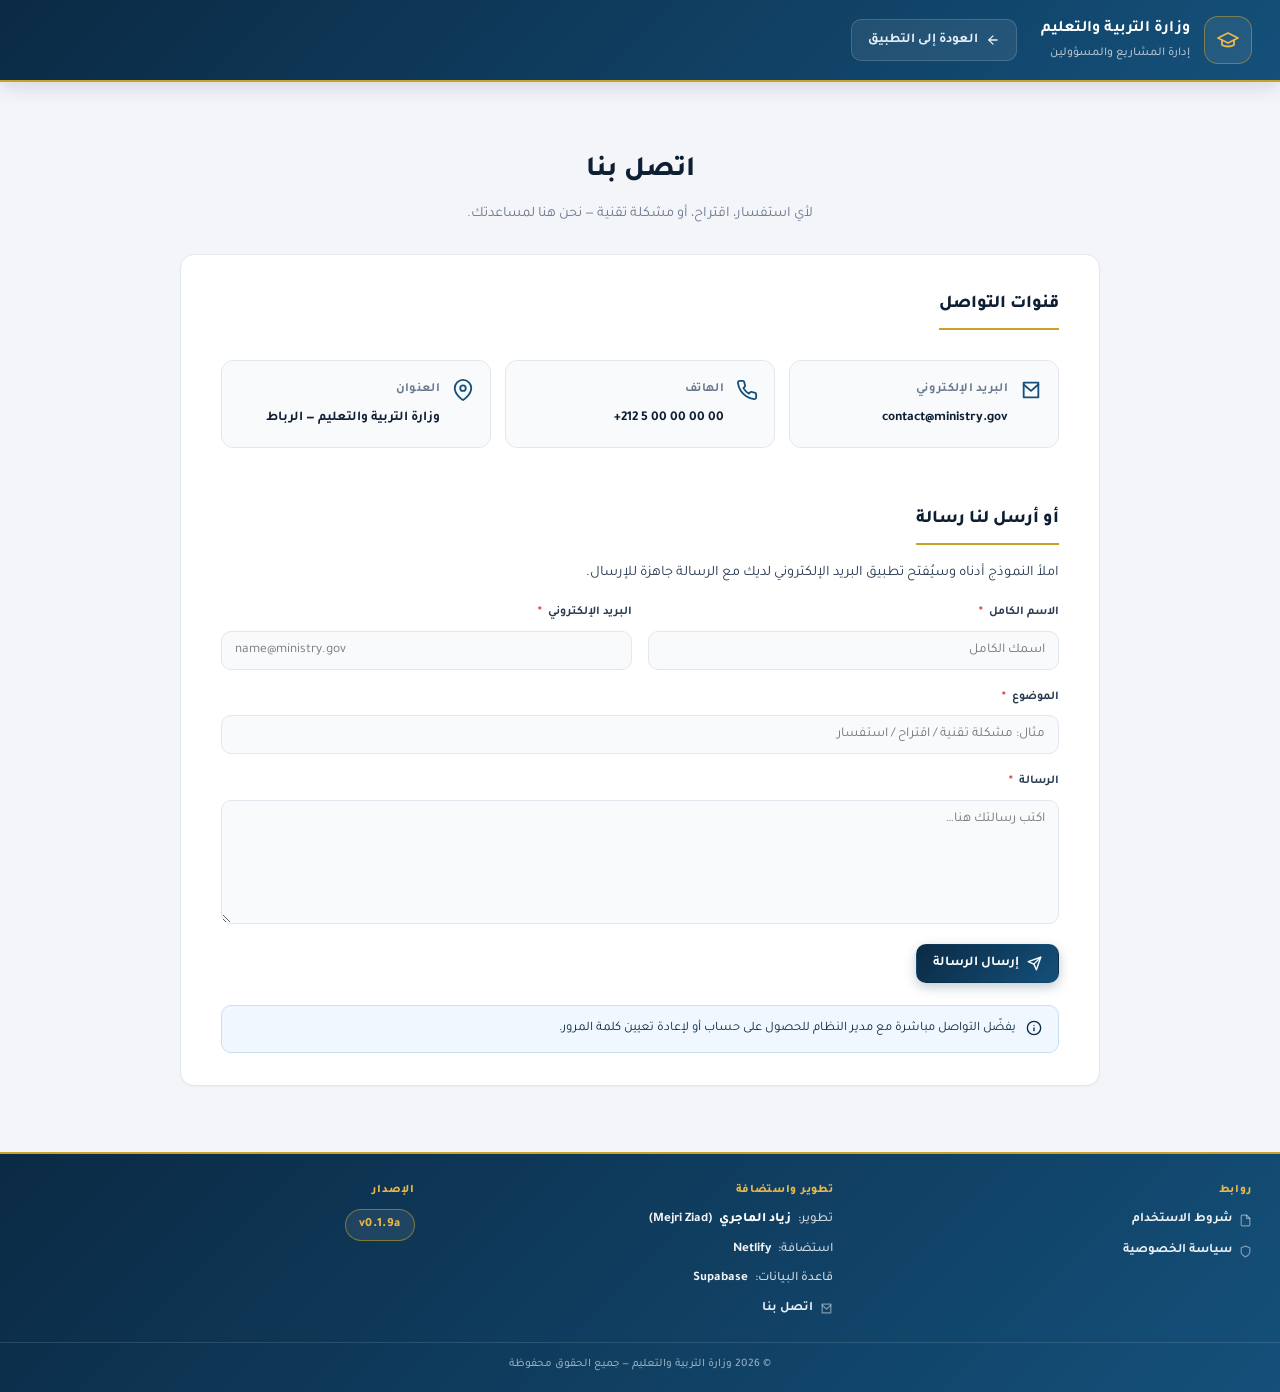
==== contact.html @ 5a440e7c "Add files via upload" ====
<!DOCTYPE html>
<html lang="ar" dir="rtl">
<head>
  <meta charset="UTF-8">
  <meta name="viewport" content="width=device-width, initial-scale=1">
  <title>اتصل بنا — وزارة التربية والتعليم</title>
  <link rel="preconnect" href="https://fonts.googleapis.com">
  <link rel="preconnect" href="https://fonts.gstatic.com" crossorigin>
  <link href="https://fonts.googleapis.com/css2?family=Tajawal:wght@400;500;700;800&display=swap" rel="stylesheet">
  <link rel="stylesheet" href="main.css">
  <link rel="icon" type="image/png" sizes="192x192" href="assets/icons/icon-192.png">
  <meta name="theme-color" content="#0B2A44">
  <meta name="robots" content="noindex, nofollow">
  <meta name="description" content="اتصل بنا — بوابة إدارة المشاريع والمسؤولين، وزارة التربية والتعليم">
  <style>
    .legal-wrap{max-width:920px;margin:0 auto;padding:24px 0}
    .page-hero{text-align:center;padding:20px 0 26px}
    .page-hero h1{font-size:28px;font-weight:800;color:var(--ink);margin-bottom:8px}
    .page-hero p{color:var(--muted);font-size:14.5px;max-width:640px;margin:0 auto;line-height:1.85}
    .legal-content{padding:32px 40px;line-height:1.95;font-size:14.5px;color:var(--ink-2)}
    .legal-content h2{font-size:18px;font-weight:800;color:var(--ink);margin:26px 0 14px;padding-bottom:6px;border-bottom:2px solid var(--gold);display:inline-block}
    .legal-content h2:first-of-type{margin-top:0}
    .legal-content p{margin:0 0 14px}
    .legal-content strong{color:var(--ink);font-weight:700}

    .contact-grid{display:grid;grid-template-columns:repeat(auto-fit,minmax(240px,1fr));gap:14px;margin:16px 0 28px}
    .contact-item{display:flex;align-items:flex-start;gap:12px;padding:16px;background:#F8FAFC;border:1px solid var(--line);border-radius:12px;text-decoration:none;color:inherit;transition:all .15s ease}
    .contact-item:hover{background:#fff;border-color:var(--primary-2);box-shadow:0 4px 12px rgba(20,80,122,.1);transform:translateY(-1px)}
    .contact-item svg{flex-shrink:0;color:var(--primary-2);margin-top:2px}
    .contact-item div{display:flex;flex-direction:column;gap:3px;min-width:0}
    .contact-item strong{font-size:12.5px;color:var(--muted);font-weight:700;letter-spacing:.3px}
    .contact-item span{font-size:13.5px;color:var(--ink);word-break:break-word;font-weight:600}

    .contact-form{margin-top:8px;display:flex;flex-direction:column;gap:16px}
    .contact-form .form-grid{display:grid;grid-template-columns:1fr 1fr;gap:16px}
    @media(max-width:600px){.contact-form .form-grid{grid-template-columns:1fr}}
    .contact-form .field.full{grid-column:1/-1}
    .contact-form .btn{align-self:flex-start;margin-top:4px}

    .contact-note{background:#F0F7FF;border:1px solid #C9DFF0;border-radius:10px;padding:12px 16px;margin-top:22px;font-size:13px;color:var(--primary);display:flex;gap:10px;align-items:flex-start;line-height:1.7}
    .contact-note svg{flex-shrink:0;margin-top:2px}

    @media(max-width:640px){
      .legal-wrap{padding:14px 0}
      .legal-content{padding:22px 20px;font-size:14px}
      .page-hero{padding:12px 0 20px}
      .page-hero h1{font-size:22px}
      .page-hero p{font-size:13.5px}
      .legal-content h2{font-size:16px}
    }
  </style>
</head>
<body>

  <header class="topbar">
    <div class="topbar-inner">
      <div class="brand">
        <div class="brand-mark">
          <svg width="24" height="24" viewBox="0 0 24 24" fill="none" stroke="currentColor" stroke-width="1.8" stroke-linecap="round" stroke-linejoin="round">
            <path d="M22 10L12 5 2 10l10 5 10-5z"/>
            <path d="M6 12v5c3 2 9 2 12 0v-5"/>
          </svg>
        </div>
        <div class="brand-text">
          <h1>وزارة التربية والتعليم</h1>
          <p>إدارة المشاريع والمسؤولين</p>
        </div>
      </div>
      <div class="topbar-actions">
        <a class="btn btn-light" href="index.html">
          <svg width="14" height="14" viewBox="0 0 24 24" fill="none" stroke="currentColor" stroke-width="2.2" stroke-linecap="round" stroke-linejoin="round"><line x1="19" y1="12" x2="5" y2="12"/><polyline points="12 19 5 12 12 5"/></svg>
          العودة إلى التطبيق
        </a>
      </div>
    </div>
  </header>

  <main>
    <div class="legal-wrap">
      <div class="page-hero">
        <h1>اتصل بنا</h1>
        <p>لأي استفسار، اقتراح، أو مشكلة تقنية — نحن هنا لمساعدتك.</p>
      </div>

      <div class="card legal-content">

        <h2>قنوات التواصل</h2>
        <div class="contact-grid">
          <a href="mailto:contact@ministry.gov" class="contact-item">
            <svg width="22" height="22" viewBox="0 0 24 24" fill="none" stroke="currentColor" stroke-width="2" stroke-linecap="round" stroke-linejoin="round">
              <path d="M4 4h16v16H4z"/><polyline points="4 6 12 13 20 6"/>
            </svg>
            <div>
              <strong>البريد الإلكتروني</strong>
              <span dir="ltr">contact@ministry.gov</span>
            </div>
          </a>

          <a href="tel:+212500000000" class="contact-item">
            <svg width="22" height="22" viewBox="0 0 24 24" fill="none" stroke="currentColor" stroke-width="2" stroke-linecap="round" stroke-linejoin="round">
              <path d="M22 16.92v3a2 2 0 01-2.18 2 19.79 19.79 0 01-8.63-3.07 19.5 19.5 0 01-6-6 19.79 19.79 0 01-3.07-8.67A2 2 0 014.11 2h3a2 2 0 012 1.72 12.84 12.84 0 00.7 2.81 2 2 0 01-.45 2.11L8.09 9.91a16 16 0 006 6l1.27-1.27a2 2 0 012.11-.45 12.84 12.84 0 002.81.7A2 2 0 0122 16.92z"/>
            </svg>
            <div>
              <strong>الهاتف</strong>
              <span dir="ltr">+212 5 00 00 00 00</span>
            </div>
          </a>

          <div class="contact-item">
            <svg width="22" height="22" viewBox="0 0 24 24" fill="none" stroke="currentColor" stroke-width="2" stroke-linecap="round" stroke-linejoin="round">
              <path d="M21 10c0 7-9 13-9 13s-9-6-9-13a9 9 0 0118 0z"/><circle cx="12" cy="10" r="3"/>
            </svg>
            <div>
              <strong>العنوان</strong>
              <span>وزارة التربية والتعليم — الرباط</span>
            </div>
          </div>
        </div>

        <h2>أو أرسل لنا رسالة</h2>
        <p>املأ النموذج أدناه وسيُفتح تطبيق البريد الإلكتروني لديك مع الرسالة جاهزة للإرسال.</p>

        <form class="contact-form" id="contactForm">
          <div class="form-grid">
            <div class="field">
              <label for="cName">الاسم الكامل <span class="req">*</span></label>
              <input type="text" id="cName" required maxlength="80" placeholder="اسمك الكامل" autocomplete="name">
            </div>
            <div class="field">
              <label for="cEmail">البريد الإلكتروني <span class="req">*</span></label>
              <input type="email" id="cEmail" required maxlength="120" placeholder="name@ministry.gov" dir="ltr" autocomplete="email">
            </div>
            <div class="field full">
              <label for="cSubject">الموضوع <span class="req">*</span></label>
              <input type="text" id="cSubject" required maxlength="140" placeholder="مثال: مشكلة تقنية / اقتراح / استفسار">
            </div>
            <div class="field full">
              <label for="cMessage">الرسالة <span class="req">*</span></label>
              <textarea id="cMessage" rows="6" required maxlength="2000" placeholder="اكتب رسالتك هنا…"></textarea>
            </div>
          </div>
          <button type="submit" class="btn btn-primary">
            <svg width="15" height="15" viewBox="0 0 24 24" fill="none" stroke="currentColor" stroke-width="2.2" stroke-linecap="round" stroke-linejoin="round">
              <line x1="22" y1="2" x2="11" y2="13"/>
              <polygon points="22 2 15 22 11 13 2 9 22 2"/>
            </svg>
            إرسال الرسالة
          </button>
        </form>

        <div class="contact-note">
          <svg width="16" height="16" viewBox="0 0 24 24" fill="none" stroke="currentColor" stroke-width="2" stroke-linecap="round" stroke-linejoin="round">
            <circle cx="12" cy="12" r="10"/><line x1="12" y1="16" x2="12" y2="12"/><line x1="12" y1="8" x2="12.01" y2="8"/>
          </svg>
          <span>يفضّل التواصل مباشرة مع مدير النظام للحصول على حساب أو لإعادة تعيين كلمة المرور.</span>
        </div>

      </div>
    </div>
  </main>

  <footer class="site-footer">
    <div class="footer-inner">
      <div class="footer-col">
        <h3 class="footer-heading">روابط</h3>
        <ul class="footer-links">
          <li><svg width="13" height="13" viewBox="0 0 24 24" fill="none" stroke="currentColor" stroke-width="2.2" stroke-linecap="round" stroke-linejoin="round"><path d="M14 2H6a2 2 0 00-2 2v16a2 2 0 002 2h12a2 2 0 002-2V8z"/><polyline points="14 2 14 8 20 8"/></svg><a href="terms.html">شروط الاستخدام</a></li>
          <li><svg width="13" height="13" viewBox="0 0 24 24" fill="none" stroke="currentColor" stroke-width="2.2" stroke-linecap="round" stroke-linejoin="round"><path d="M12 22s8-4 8-10V5l-8-3-8 3v7c0 6 8 10 8 10z"/></svg><a href="privacy.html">سياسة الخصوصية</a></li>
        </ul>
      </div>
      <div class="footer-col">
        <h3 class="footer-heading">تطوير واستضافة</h3>
        <ul class="footer-links">
          <li>تطوير: <strong>زياد الماجري</strong> <span class="ltr">(Mejri Ziad)</span></li>
          <li>استضافة: <span class="ltr">Netlify</span></li>
          <li>قاعدة البيانات: <span class="ltr">Supabase</span></li>
          <li><svg width="13" height="13" viewBox="0 0 24 24" fill="none" stroke="currentColor" stroke-width="2.2" stroke-linecap="round" stroke-linejoin="round"><path d="M4 4h16v16H4z"/><polyline points="4 6 12 13 20 6"/></svg><a href="contact.html">اتصل بنا</a></li>
        </ul>
      </div>
      <div class="footer-col">
        <h3 class="footer-heading">الإصدار</h3>
        <span class="version-badge" dir="ltr">v0.1.9a</span>
      </div>
    </div>
    <div class="footer-bottom">
      © <span id="footerYear">2026</span> وزارة التربية والتعليم — جميع الحقوق محفوظة
    </div>
  </footer>

  <script>
    // Année dynamique du footer
    const y = document.getElementById('footerYear');
    if (y) y.textContent = new Date().getFullYear();

    // Formulaire de contact → mailto:
    const form = document.getElementById('contactForm');
    form.addEventListener('submit', e => {
      e.preventDefault();
      const name    = document.getElementById('cName').value.trim();
      const email   = document.getElementById('cEmail').value.trim();
      const subject = document.getElementById('cSubject').value.trim();
      const message = document.getElementById('cMessage').value.trim();

      if (!name || !email || !subject || !message) {
        alert('يرجى ملء جميع الحقول المطلوبة.');
        return;
      }

      const body = `الاسم: ${name}\r\nالبريد الإلكتروني: ${email}\r\n\r\n${message}`;
      const mailto = `mailto:contact@ministry.gov?subject=${encodeURIComponent(subject)}&body=${encodeURIComponent(body)}`;
      window.location.href = mailto;

      // Feedback visuel
      const btn = form.querySelector('button[type="submit"]');
      const original = btn.innerHTML;
      btn.disabled = true;
      btn.innerHTML = '✓ تم فتح تطبيق البريد الإلكتروني';
      setTimeout(() => { btn.disabled = false; btn.innerHTML = original; }, 3200);
    });
  </script>
</body>
</html>
---- main.css ----
/* ===================== Base ===================== */
*,*::before,*::after{box-sizing:border-box}
html,body{margin:0;padding:0}

:root{
  --bg:#F3F5F9;
  --card:#FFFFFF;
  --ink:#0F1F33;
  --ink-2:#2A3B52;
  --muted:#6B7A8F;
  --line:#E3E8F0;
  --line-2:#EEF1F6;

  --primary:#0B2A44;
  --primary-2:#14507A;

  --gold:#C9A227;
  --gold-2:#E8B84B;

  --success:#0E9F6E;
  --warning:#D97706;
  --danger:#DC2626;
  --info:#2563EB;

  --radius:14px;
  --radius-sm:10px;

  --shadow-sm:0 1px 2px rgba(15,31,51,.04);
  --shadow:0 1px 3px rgba(15,31,51,.06),0 10px 24px -8px rgba(15,31,51,.08);
  --shadow-lg:0 20px 50px -12px rgba(15,31,51,.28);
  color-scheme:light;   /* يمنع قلب عناصر التاريخ/شريط التمرير الأصلية في الوضع الداكن */
}

body{
  font-family:'Tajawal','Segoe UI',system-ui,-apple-system,sans-serif;
  background:var(--bg);
  color:var(--ink);
  font-size:14.5px;
  line-height:1.55;
  -webkit-font-smoothing:antialiased;
  text-rendering:optimizeLegibility;
}
.hidden{display:none !important}
button{font-family:inherit;cursor:pointer;border:none}
input,select,textarea{font-family:inherit;color:var(--ink)}
h1,h2,h3,h4,p{margin:0}
a{color:inherit}

/* ===================== Buttons ===================== */
.btn{
  display:inline-flex;align-items:center;gap:8px;
  padding:10px 16px;border-radius:10px;
  font-size:13.5px;font-weight:700;
  border:1px solid transparent;
  transition:all .15s ease;
  white-space:nowrap;
  text-decoration:none;
}
.btn svg{flex-shrink:0}
.btn:active{transform:translateY(0) scale(.98)}
.btn:hover{transform:translateY(-1px)}
.btn:disabled{opacity:.55;cursor:not-allowed;transform:none !important}

.btn-gold{
  background:linear-gradient(135deg,#D4A017 0%,#E8B84B 100%);
  color:#1A1305;
  box-shadow:0 4px 12px rgba(212,160,23,.35);
}
.btn-gold:hover{box-shadow:0 8px 20px rgba(212,160,23,.45)}

.btn-light{
  background:rgba(255,255,255,.08);
  color:#E8EEF6;
  border:1px solid rgba(255,255,255,.15);
}
.btn-light:hover{
  background:rgba(255,255,255,.15);
  border-color:rgba(255,255,255,.3);
}

.btn-primary{
  background:linear-gradient(135deg,#0B2A44,#14507A);
  color:#fff;
  box-shadow:0 4px 12px rgba(11,42,68,.25);
}
.btn-primary:hover{box-shadow:0 8px 20px rgba(11,42,68,.35)}

.btn-ghost{
  background:#fff;
  color:var(--ink-2);
  border:1px solid var(--line);
  box-shadow:var(--shadow-sm);
}
.btn-ghost:hover{
  border-color:#C9D3E2;
  background:#FAFBFD;
}

.btn-danger{
  background:#FEF2F2;
  color:#B91C1C;
  border:1px solid #FECACA;
}
.btn-danger:hover{background:#FEE2E2}

.btn-sm{padding:7px 12px;font-size:12.5px;border-radius:8px}
.btn-icon{padding:8px;width:36px;height:36px;justify-content:center}

/* ===================== Topbar ===================== */
.topbar{
  background:linear-gradient(135deg,#0B2A44 0%,#14507A 100%);
  border-bottom:2px solid var(--gold);
  color:#fff;
  position:sticky;top:0;z-index:50;
  box-shadow:0 4px 20px rgba(11,42,68,.15);
}
.topbar-inner{
  max-width:1400px;margin:0 auto;
  padding:16px 28px;
  display:flex;align-items:center;gap:24px;
  flex-wrap:wrap;
}
/* was: .brand{display:flex;align-items:center;gap:14px;margin-inline-end:auto} */
.brand{display:flex;align-items:center;gap:14px}
.topbar-title{
  flex:1 1 auto;
  min-width:0;
  text-align:center;
  padding:0 8px;
}
.topbar-title h2{
  font-size:15px;
  font-weight:700;
  color:var(--gold-2);
  margin:0;
  letter-spacing:.3px;
  white-space:nowrap;
  overflow:hidden;
  text-overflow:ellipsis;
}

@media(max-width:820px){
  /* Force the title onto its own full-width row so it never gets squeezed */
  .topbar-title{ flex:1 1 100%; }
  .topbar-title h2{ font-size:13.5px; letter-spacing:0; }
}
.brand-mark{
  width:48px;height:48px;border-radius:14px;
  background:rgba(255,255,255,.08);
  border:1px solid rgba(201,162,39,.5);
  display:grid;place-items:center;
  color:var(--gold-2);
  flex-shrink:0;
}
.brand-text h1{font-size:16px;font-weight:700;letter-spacing:.2px}
.brand-text p{font-size:12px;color:rgba(255,255,255,.65);margin-top:2px;font-weight:500}

.topbar-actions{display:flex;align-items:center;gap:10px;flex-wrap:wrap}
.bell-badge{
  background:var(--danger);
  color:#fff;
  font-size:11px;
  font-weight:800;
  border-radius:99px;
  padding:1px 8px;
  min-width:22px;
  text-align:center;
  line-height:1.5;
  margin-inline-start:2px;
}
.bell-badge.zero{background:#16A34A}

/* ===================== User chip ===================== */
.user-chip{
  display:flex;align-items:center;gap:10px;
  padding:6px 6px 6px 12px;
  background:rgba(255,255,255,.07);
  border:1px solid rgba(255,255,255,.15);
  border-radius:99px;
}
.user-chip .avatar{
  width:32px;height:32px;border-radius:50%;
  background:linear-gradient(135deg,#D4A017,#E8B84B);
  color:#1A1305;font-weight:800;font-size:13px;
  display:grid;place-items:center;flex-shrink:0;
}
.user-chip .user-info{display:flex;flex-direction:column;line-height:1.2;min-width:0}
.user-chip .user-info strong{font-size:12.5px;font-weight:700;color:#fff;white-space:nowrap;overflow:hidden;text-overflow:ellipsis;max-width:140px}
.user-chip .user-info span{font-size:10.5px;color:rgba(255,255,255,.65);font-weight:600}
.user-chip .btn{padding:6px 10px;font-size:12px;border-radius:99px}

body[data-role="user"] .admin-only{display:none !important}

/* ===================== Main ===================== */
main{max-width:1400px;margin:0 auto;padding:24px 28px 80px}

/* ===================== Stats ===================== */
.stats{
  display:grid;
  grid-template-columns:repeat(auto-fit,minmax(210px,1fr));
  gap:16px;
  margin-bottom:20px;
}
.stat{
  display:flex;align-items:center;gap:14px;
  background:var(--card);
  border:1px solid var(--line);
  border-radius:var(--radius);
  padding:18px 20px;
  box-shadow:var(--shadow-sm);
}
.stat-icon{
  width:48px;height:48px;
  border-radius:12px;
  display:grid;place-items:center;
  flex-shrink:0;
}
.stat-info{display:flex;flex-direction:column;min-width:0;gap:1px}
.stat-label{font-size:12.5px;color:var(--muted);font-weight:600}
.stat-value{font-size:24px;font-weight:800;line-height:1.2;color:var(--ink)}
.stat-sub{font-size:11.5px;color:var(--muted);font-weight:500}

/* ===================== Reminders panel ===================== */
.reminders{
  background:var(--card);
  border:1px solid var(--line);
  border-radius:var(--radius);
  box-shadow:var(--shadow-sm);
  padding:18px 20px;
  margin-bottom:20px;
  transition:all .2s;
}
.reminders.alert{background:#FFFCF5;border-color:#F5E0A7}
.reminders.clear{background:#F4FBF7;border-color:#C6EED8}
.reminders-head{display:flex;align-items:center;gap:10px;margin-bottom:14px}
.reminders-title{display:flex;align-items:center;gap:9px;font-weight:800;font-size:14px;color:var(--ink)}
.reminders.alert .reminders-title{color:#8A5A00}
.reminders.clear .reminders-title{color:#0E7A4B}
.reminders-count{background:#FEF3C7;color:#92400E;font-size:12px;font-weight:800;border-radius:99px;padding:2px 10px;margin-inline-start:auto}
.reminders.clear .reminders-count{display:none}
.reminders-list{display:flex;flex-direction:column;gap:8px}
.reminder-row{
  display:flex;align-items:center;gap:12px;
  background:#fff;border:1px solid var(--line-2);border-radius:var(--radius-sm);
  padding:11px 14px;font-size:13.5px;transition:background .15s;
}
.reminder-row:hover{background:#FAFBFD}
.reminder-row.overdue{border-inline-start:3px solid var(--danger)}
.reminder-row.soon{border-inline-start:3px solid var(--warning)}
.reminder-name{font-weight:700;color:var(--ink);flex-shrink:0}
.reminder-meta{color:var(--muted);font-size:12.5px;flex:1;min-width:0;overflow:hidden;text-overflow:ellipsis;white-space:nowrap}
.reminder-tag{font-size:12.5px;font-weight:800;white-space:nowrap}
.reminder-row.overdue .reminder-tag{color:var(--danger)}
.reminder-row.soon .reminder-tag{color:var(--warning)}
.reminder-row.stale{border-inline-start:3px solid var(--info)}
.reminder-row.stale .reminder-tag{color:var(--info)}
.all-clear{display:flex;align-items:center;gap:12px;color:#0E7A4B;font-weight:600;font-size:13.5px;padding:4px 0}
/* Reminder sub-sections (two kinds) */
.reminder-section + .reminder-section{margin-top:16px}
.reminder-section-head{
  display:flex;align-items:center;gap:8px;
  font-size:12.5px;font-weight:800;color:var(--ink-2);
  margin-bottom:8px;padding-bottom:6px;
  border-bottom:1px dashed var(--line);
}
.reminder-section-head svg{color:var(--muted);flex-shrink:0}
.reminder-section-count{
  background:#F1F5F9;color:var(--ink-2);
  font-size:11px;font-weight:800;
  border-radius:99px;padding:1px 8px;
  margin-inline-start:auto;
}

/* ===================== Card / Table ===================== */
.card{background:var(--card);border:1px solid var(--line);border-radius:var(--radius);box-shadow:var(--shadow-sm);overflow:hidden}
.toolbar{display:flex;align-items:center;gap:10px;padding:16px 20px;border-bottom:1px solid var(--line-2);flex-wrap:wrap}

.search{position:relative;flex:1 1 280px;min-width:220px}
.search svg{position:absolute;top:50%;right:13px;transform:translateY(-50%);color:var(--muted);pointer-events:none}
.search input{
  width:100%;padding:10px 40px 10px 12px;background:#F8FAFC;border:1px solid var(--line);
  border-radius:10px;font-size:13.5px;outline:none;transition:all .15s;
}
.search input:focus{background:#fff;border-color:var(--primary-2);box-shadow:0 0 0 3px rgba(20,80,122,.12)}
.search input::placeholder{color:#9AA7B8}

select.filter{
  appearance:none;-webkit-appearance:none;
  padding:9px 32px 9px 12px;
  background:#F8FAFC url("data:image/svg+xml;utf8,<svg xmlns='http://www.w3.org/2000/svg' width='12' height='12' viewBox='0 0 24 24' fill='none' stroke='%236B7A8F' stroke-width='2.5' stroke-linecap='round' stroke-linejoin='round'><polyline points='6 9 12 15 18 9'/></svg>") no-repeat left 11px center;
  border:1px solid var(--line);border-radius:10px;font-size:13px;font-weight:600;color:var(--ink-2);
  cursor:pointer;outline:none;max-width:210px;transition:all .15s;
}
select.filter:hover{background-color:#fff;border-color:#C9D3E2}
select.filter:focus{border-color:var(--primary-2);background-color:#fff;box-shadow:0 0 0 3px rgba(20,80,122,.12)}

.toolbar-end{margin-inline-start:auto;display:flex;gap:8px;flex-wrap:wrap}

/* ===================== Table ===================== */
.table-wrap{overflow-x:auto}
table{width:100%;border-collapse:collapse;min-width:2200px}
thead th{
  text-align:right;font-size:11.5px;letter-spacing:.3px;color:var(--muted);font-weight:700;
  text-transform:uppercase;padding:12px 18px;background:#F8FAFC;border-bottom:1px solid var(--line);
  white-space:nowrap;position:sticky;top:0;z-index:2;
}
tbody td{padding:16px 18px;border-bottom:1px solid var(--line-2);vertical-align:top;font-size:13.5px;color:var(--ink-2)}
tbody tr:last-child td{border-bottom:none}
tbody tr{transition:background .12s}
tbody tr:hover{background:#FAFBFD}

.p-name{font-weight:700;color:var(--ink);font-size:14px;margin-bottom:2px}
.p-name-btn{
  background:none;padding:0;border:none;font:inherit;font-weight:700;color:var(--ink);
  cursor:pointer;text-align:right;border-bottom:1px dashed transparent;
  transition:color .15s, border-color .15s;
}
.p-name-btn:hover{color:var(--primary-2);border-bottom-color:currentColor}
.p-meta{font-size:12px;color:var(--muted);max-width:280px;overflow:hidden;text-overflow:ellipsis;white-space:nowrap}
.cell-sub{font-size:12px;color:var(--muted);margin-top:2px}

.period{font-size:12.5px;color:var(--ink-2);white-space:nowrap;font-weight:500}
.period .arrow{color:var(--muted);margin:0 4px}

/* ===================== Badges ===================== */
.badge{
  display:inline-flex;align-items:center;padding:3px 10px;border-radius:99px;
  font-size:11.5px;font-weight:800;white-space:nowrap;letter-spacing:.2px;
}
.badge.planned{background:#EEF2FF;color:#4338CA}
.badge.active{background:#DCFCE7;color:#15803D}
.badge.onhold{background:#FEF3C7;color:#B45309}
.badge.completed{background:#DBEAFE;color:#1D4ED8}
.badge.cancelled{background:#F1F5F9;color:#64748B}
.badge.critical{background:#FEE2E2;color:#B91C1C}
.badge.high{background:#FFEDD5;color:#C2410C}
.badge.medium{background:#FEF9C3;color:#A16207}
.badge.low{background:#ECFDF5;color:#047857}

/* ===================== Progress ===================== */
.prog{width:110px}
.prog-bar{height:7px;background:#EDF1F6;border-radius:99px;overflow:hidden}
.prog-fill{height:100%;border-radius:99px;background:linear-gradient(90deg,#14507A,#3B8BC9);transition:width .4s ease}
.prog.done .prog-fill{background:linear-gradient(90deg,#0E9F6E,#22C55E)}
.prog-txt{font-size:11.5px;color:var(--muted);margin-top:5px;font-weight:700}

.rem{font-size:12.5px;font-weight:700;line-height:1.4;display:inline-block}
.rem.overdue{color:var(--danger)}
.rem.soon{color:var(--warning)}
.rem.ok{color:var(--muted);font-weight:500}
.rem.stale{color:var(--info)}

/* ===================== Actions ===================== */
.actions{text-align:left;white-space:nowrap}
.icon-btn{
  display:inline-grid;place-items:center;
  width:32px;height:32px;background:transparent;color:var(--muted);
  border-radius:8px;border:1px solid transparent;transition:all .15s;
  margin-inline-start:2px;position:relative;
}
.icon-btn:hover{background:#F1F5F9;color:var(--ink-2);border-color:var(--line)}
.icon-btn.del:hover{background:#FEF2F2;color:#B91C1C;border-color:#FECACA}
.icon-btn.prog-edit:hover{background:#EFF6FC;color:var(--primary-2);border-color:#C9DFF0}
.icon-btn.visits-btn:hover{background:#F0F7FF;color:var(--primary-2);border-color:#C9DFF0}
.icon-btn .badge-count{
  position:absolute;top:-3px;right:-3px;
  background:#DC2626;color:#fff;font-size:10px;font-weight:800;
  min-width:16px;height:16px;border-radius:8px;
  display:grid;place-items:center;padding:0 4px;
  border:1.5px solid #fff;line-height:1;
}

/* ===================== Empty state ===================== */
.empty{padding:64px 24px;text-align:center;color:var(--muted)}
.empty-icon{
  width:64px;height:64px;margin:0 auto 14px;border-radius:50%;
  background:#F1F5F9;display:grid;place-items:center;color:#9AA7B8;
}
.empty-title{font-size:15px;font-weight:700;color:var(--ink);margin-bottom:6px}
.empty-text{font-size:13px;color:var(--muted)}

/* ===================== Modal ===================== */
.backdrop{
  position:fixed;inset:0;background:rgba(11,42,68,.45);backdrop-filter:blur(4px);
  display:none;place-items:center;padding:20px;z-index:100;overflow:auto;
}
.backdrop.open{display:grid}

.modal{
  background:#fff;border-radius:18px;width:min(720px,100%);
  box-shadow:var(--shadow-lg);max-height:calc(100vh - 40px);
  display:flex;flex-direction:column;
  overflow:hidden;            /* ← يمنع تجاوز المحتوى للصندوق الأبيض */
  animation:modalIn .2s cubic-bezier(.2,.9,.3,1.1);
}
/* الفورم داخل المودال يصبح حاوية flex قابلة للانضغاط */
.modal > form{
  display:flex;flex-direction:column;
  flex:1 1 auto;min-height:0;overflow:hidden;
}
.modal-head,.modal-foot{flex-shrink:0}
@keyframes modalIn{
  from{opacity:0;transform:translateY(16px) scale(.98)}
  to{opacity:1;transform:none}
}

.modal-head{
  padding:20px 24px;border-bottom:1px solid var(--line-2);
  display:flex;align-items:center;justify-content:space-between;gap:12px;
}
.modal-head h2{font-size:17px;font-weight:800}
.close-btn{
  width:36px;height:36px;border-radius:9px;background:transparent;color:var(--muted);
  display:grid;place-items:center;transition:all .15s;
}
.close-btn:hover{background:#F1F5F9;color:var(--ink)}

.modal-body{padding:22px 24px;overflow:auto;min-height:0;flex:1 1 auto}

.form-grid{display:grid;grid-template-columns:1fr 1fr;gap:16px}
@media(max-width:600px){.form-grid{grid-template-columns:1fr}}

.field{display:flex;flex-direction:column;gap:6px;min-width:0}
.field.full{grid-column:1/-1}
.field label{font-size:12px;font-weight:700;color:var(--ink-2)}
.field label .req{color:var(--danger);margin-inline-start:3px}
.field input,
.field select,
.field textarea{
  padding:10px 13px;border:1px solid var(--line);border-radius:10px;
  background:#F8FAFC;font-size:13.5px;outline:none;width:100%;transition:all .15s;
}
.field input:focus,
.field select:focus,
.field textarea:focus{
  background:#fff;border-color:var(--primary-2);box-shadow:0 0 0 3px rgba(20,80,122,.12);
}
.field textarea{resize:vertical;min-height:70px}
.field select{
  appearance:none;-webkit-appearance:none;padding-inline-end:32px;
  background-image:url("data:image/svg+xml;utf8,<svg xmlns='http://www.w3.org/2000/svg' width='12' height='12' viewBox='0 0 24 24' fill='none' stroke='%236B7A8F' stroke-width='2.5' stroke-linecap='round' stroke-linejoin='round'><polyline points='6 9 12 15 18 9'/></svg>");
  background-repeat:no-repeat;background-position:left 12px center;cursor:pointer;
}
.field .err{font-size:11.5px;color:var(--danger);font-weight:700;display:none}
.field.invalid input,
.field.invalid select{border-color:var(--danger);background:#FEF2F2}
.field.invalid .err{display:block}

.range-row{display:flex;align-items:center;gap:14px}
.range-row input[type=range]{flex:1;padding:0;background:transparent;border:none;accent-color:var(--primary-2);height:6px}
.range-val{
  min-width:52px;text-align:center;font-weight:800;font-size:13.5px;
  color:var(--primary-2);background:#EFF6FC;border-radius:8px;padding:5px 10px;
}

.modal-foot{
  padding:16px 24px;border-top:1px solid var(--line-2);
  display:flex;justify-content:flex-end;gap:10px;background:#FAFBFD;
  border-radius:0 0 18px 18px;flex-wrap:wrap;
}

.pm-project{
  background:#F8FAFC;border:1px solid var(--line);border-radius:10px;
  padding:12px 14px;margin-bottom:16px;
}

/* ===================== Visits ===================== */
#visitsModal{z-index:110}
#newVisitModal{z-index:120}

.visits-timeline{display:flex;flex-direction:column;gap:10px}

.visit-card{
  background:#fff;border:1px solid var(--line);border-radius:12px;padding:14px 16px;
  box-shadow:var(--shadow-sm);
}
.visit-head{display:flex;align-items:center;gap:10px;margin-bottom:8px;flex-wrap:wrap}
.visit-avatar{
  width:34px;height:34px;border-radius:50%;
  background:linear-gradient(135deg,#14507A,#3B8BC9);color:#fff;
  display:grid;place-items:center;font-weight:800;font-size:13px;flex-shrink:0;
}
.visit-meta{display:flex;flex-direction:column;min-width:0;flex:1}
.visit-meta strong{font-size:13.5px;font-weight:700;color:var(--ink)}
.visit-meta span{font-size:11.5px;color:var(--muted);font-weight:600}
.visit-head .icon-btn{margin-inline-start:auto}

.visit-loc{
  font-size:12.5px;color:var(--info);text-decoration:none;font-weight:600;
  display:inline-flex;align-items:center;gap:5px;margin-top:6px;
  background:#EFF6FC;padding:5px 10px;border-radius:8px;
}
.visit-loc:hover{background:#DBEAFE;text-decoration:underline}
.visit-loc.missing{color:var(--muted);background:#F1F5F9}

.visit-notes{
  font-size:13px;color:var(--ink-2);line-height:1.7;margin-top:10px;
  white-space:pre-wrap;background:#FAFBFD;border-radius:8px;padding:10px 12px;
  border:1px solid var(--line-2);
}

.photo-grid{
  display:grid;grid-template-columns:repeat(auto-fill,minmax(90px,1fr));
  gap:8px;margin-top:10px;
}
.photo-thumb{
  aspect-ratio:1;border-radius:8px;overflow:hidden;
  cursor:pointer;background:#F1F5F9;border:1px solid var(--line);
  transition:transform .15s, box-shadow .15s;display:block;
}
.photo-thumb:hover{transform:scale(1.03);box-shadow:0 4px 12px rgba(11,42,68,.15)}
.photo-thumb img{width:100%;height:100%;object-fit:cover;display:block}

.photo-thumb-wrap{position:relative;aspect-ratio:1}
.photo-thumb-wrap .photo-thumb{width:100%;height:100%;cursor:default}
.photo-thumb-wrap .photo-thumb:hover{transform:none;box-shadow:none}
.photo-remove{
  position:absolute;top:-4px;right:-4px;
  width:22px;height:22px;border-radius:50%;
  background:#DC2626;color:#fff;font-size:15px;font-weight:800;
  display:grid;place-items:center;border:2px solid #fff;
  cursor:pointer;line-height:1;padding:0;
}
.photo-remove:hover{background:#B91C1C}

.visit-empty{
  text-align:center;padding:32px 16px;color:var(--muted);font-size:13px;
  background:#F8FAFC;border-radius:12px;border:1px dashed var(--line);
}
.visit-empty svg{display:block;margin:0 auto 10px;color:#9AA7B8}

.new-visit-cta{
  display:flex;align-items:center;justify-content:space-between;gap:12px;
  background:linear-gradient(135deg,#F0F7FF,#E6F1FA);border:1px solid #C9DFF0;
  border-radius:12px;padding:12px 16px;margin-bottom:16px;flex-wrap:wrap;
}
.new-visit-cta .cta-text{font-size:13px;font-weight:600;color:var(--ink-2)}

.location-box{
  background:#F8FAFC;border:1px solid var(--line);border-radius:10px;
  padding:10px 12px;font-size:13px;display:flex;align-items:center;gap:8px;
  min-height:42px;flex-wrap:wrap;
}
.location-box.ok{border-color:#C6EED8;background:#F4FBF7;color:#0E7A4B;font-weight:700}
.location-box.err{border-color:#FECACA;background:#FEF2F2;color:#B91C1C;font-weight:700}
.location-box.pending{color:var(--muted)}
.location-box a{
  margin-inline-start:auto;font-size:11.5px;color:inherit;text-decoration:underline;font-weight:600;
}

.photo-processing{
  display:inline-flex;align-items:center;gap:6px;font-size:12px;color:var(--muted);
  padding:8px 12px;background:#F8FAFC;border-radius:8px;border:1px solid var(--line);
}

/* Lightbox */
.lightbox{
  position:fixed;inset:0;background:rgba(0,0,0,.92);
  display:none;place-items:center;z-index:700;padding:24px;
}
.lightbox.open{display:grid}
.lightbox img{max-width:100%;max-height:90vh;border-radius:8px;box-shadow:0 20px 60px rgba(0,0,0,.6)}
.lightbox-close{
  position:absolute;top:16px;right:16px;width:44px;height:44px;border-radius:50%;
  background:rgba(255,255,255,.15);color:#fff;display:grid;place-items:center;
  cursor:pointer;border:none;transition:background .15s;font-size:20px;font-weight:700;
}
.lightbox-close:hover{background:rgba(255,255,255,.25)}
.lightbox-download{
  position:absolute;bottom:20px;right:20px;
  background:rgba(255,255,255,.15);color:#fff;
  padding:10px 16px;border-radius:10px;text-decoration:none;
  display:inline-flex;align-items:center;gap:8px;font-weight:700;font-size:13px;
  transition:background .15s;
}
.lightbox-download:hover{background:rgba(255,255,255,.25)}

/* ===================== Users modal ===================== */
.user-row{
  display:flex;align-items:center;gap:12px;
  padding:10px 12px;border:1px solid var(--line-2);border-radius:10px;background:#fff;
}
.user-row + .user-row{margin-top:8px}
.u-avatar{
  width:36px;height:36px;border-radius:50%;
  background:linear-gradient(135deg,#14507A,#3B8BC9);color:#fff;
  display:grid;place-items:center;font-weight:800;font-size:14px;flex-shrink:0;
}
.u-main{display:flex;flex-direction:column;min-width:0;flex:1}
.u-main strong{font-size:13.5px;font-weight:700;color:var(--ink);white-space:nowrap;overflow:hidden;text-overflow:ellipsis}
.u-main span{font-size:12px;color:var(--muted);direction:ltr;text-align:right;white-space:nowrap;overflow:hidden;text-overflow:ellipsis}
.user-row select{max-width:120px}
.user-row .icon-btn:disabled, .user-row select:disabled{opacity:.4;cursor:not-allowed}
.muted-note{font-size:12.5px;color:var(--muted);margin-bottom:14px;line-height:1.7}

/* ===================== Toasts ===================== */
.toasts{
  position:fixed;bottom:22px;left:22px;display:flex;flex-direction:column;gap:10px;
  z-index:600;pointer-events:none;
}
.toast{
  background:#0F1F33;color:#fff;padding:12px 16px;border-radius:11px;
  font-size:13.5px;font-weight:600;box-shadow:0 14px 34px -8px rgba(15,31,51,.4);
  display:flex;align-items:center;gap:10px;max-width:380px;
  animation:toastIn .22s ease;pointer-events:auto;
}
.toast.ok{background:#0E7A4B}
.toast.bad{background:#B91C1C}
.toast.info{background:#1D4ED8}
@keyframes toastIn{from{opacity:0;transform:translateY(10px)}to{opacity:1;transform:none}}
#confirmModal{z-index:200}
/* ===================== Sync badge ===================== */
.sync-badge{
  display:inline-flex;align-items:center;gap:5px;
  padding:5px 11px;border-radius:99px;
  font-size:11.5px;font-weight:700;
  border:1px solid transparent;
  white-space:nowrap;
  transition:background .2s, color .2s;
}
.sync-badge.synced  { background:#0E7A4B;               color:#fff;        border-color:#0E7A4B; }
.sync-badge.pending { background:#B45309;               color:#fff;        border-color:#B45309; }
.sync-badge.syncing { background:#1D4ED8;               color:#fff;        border-color:#1D4ED8; }
.sync-badge.offline { background:rgba(255,255,255,.1);  color:#E8EEF6;     border-color:rgba(255,255,255,.2); }

@media(max-width:480px){
  .sync-badge{ padding:4px 8px; font-size:10.5px; }
}
/* ===================== Auth screen ===================== */
.auth{
  position:fixed;inset:0;z-index:500;
  background:
    radial-gradient(1200px 600px at 85% -10%,#1B6FA8 0%,transparent 55%),
    linear-gradient(135deg,#082033 0%,#0B2A44 50%,#14507A 100%);
  display:grid;place-items:center;padding:24px;overflow:auto;
}
.auth.hidden{display:none}
.auth-card{
  width:min(980px,100%);background:#fff;border-radius:22px;overflow:hidden;
  display:grid;grid-template-columns:minmax(0,1.05fr) minmax(0,1fr);
  box-shadow:0 50px 100px -30px rgba(0,0,0,.6);
  animation:modalIn .3s cubic-bezier(.2,.9,.3,1.1);
}
.auth-side{
  background:linear-gradient(150deg,#0B2A44,#14507A);color:#fff;
  padding:38px 34px;display:flex;flex-direction:column;gap:26px;
  border-inline-end:2px solid var(--gold);
}
.auth-side .brand{margin:0}
.auth-side .brand-text h1{font-size:15px}
.auth-side .brand-text p{font-size:11.5px}
.auth-side h2{font-size:22px;font-weight:800;letter-spacing:.2px}
.auth-side .lead{color:rgba(255,255,255,.7);font-size:13.5px;margin-top:6px}
.auth-points{list-style:none;margin:0;padding:0;display:flex;flex-direction:column;gap:12px}
.auth-points li{display:flex;gap:10px;font-size:13.5px;color:rgba(255,255,255,.85);align-items:flex-start;line-height:1.55}
.auth-points svg{flex-shrink:0;color:var(--gold-2);margin-top:3px}
.auth-demo{
  margin-top:auto;background:rgba(255,255,255,.07);
  border:1px solid rgba(255,255,255,.14);border-radius:12px;padding:14px 16px;
  font-size:12.5px;color:rgba(255,255,255,.85);line-height:1.9;
}
.auth-demo strong{display:block;color:var(--gold-2);font-size:12px;margin-bottom:6px;letter-spacing:.4px}
.auth-demo code{background:rgba(0,0,0,.25);padding:1px 6px;border-radius:6px;font-family:inherit;direction:ltr;display:inline-block}

.auth-main{padding:34px 34px 30px;display:flex;flex-direction:column;gap:18px}
.auth-tabs{display:flex;background:#F1F5F9;border-radius:12px;padding:4px;gap:4px}
.auth-tab{flex:1;padding:9px 10px;border-radius:9px;background:transparent;font-size:13.5px;font-weight:700;color:var(--muted);transition:all .15s}
.auth-tab.active{background:#fff;color:var(--primary);box-shadow:var(--shadow-sm)}
.auth-form{display:flex;flex-direction:column;gap:14px}
.auth-form.hidden{display:none}
.auth-form .field input{padding:11px 13px;font-size:14px}
.auth-submit{margin-top:6px;justify-content:center;padding:12px 16px;font-size:14px}
.auth-err{
  font-size:12.5px;font-weight:700;color:#B91C1C;background:#FEF2F2;
  border:1px solid #FECACA;border-radius:9px;padding:9px 12px;display:none;
}
.auth-err.show{display:block}
.auth-foot{font-size:12px;color:var(--muted);text-align:center;line-height:1.7}
/* ─── "Show More Events" button ─── */
.AN-show-more-events {
    align-self: center;
    display: inline-flex;
    align-items: center;
    gap: 8px;
    padding: 12px 28px;
    margin-top: 4px;
    background-color: transparent;
    border: 2px solid var(--AN-primary-color);
    color: var(--AN-primary-color);
    border-radius: var(--AN-radius);
    font-family: inherit;
    font-size: 15px;
    font-weight: 600;
    cursor: pointer;
    transition: var(--AN-transition);
}

.AN-show-more-events:hover {
    background-color: var(--AN-primary-color);
    color: #fff;
    transform: translateY(-2px);
    box-shadow: 0 6px 12px rgba(0, 0, 0, 0.12);
}

.AN-show-more-events:active {
    transform: translateY(0);
}

.AN-show-more-events i {
    font-size: 12px;
    transition: transform 0.2s ease;
}

.AN-show-more-events:hover i {
    transform: translateY(2px);
}

.AN-show-more-count {
    opacity: 0.85;
    font-weight: 500;
}

/* ===================== iOS install guide ===================== */
.ios-install-guide{
  position:fixed;inset-inline:16px;bottom:16px;z-index:800;
  background:#fff;border:1px solid var(--line);border-radius:16px;
  box-shadow:var(--shadow-lg);padding:18px 20px;
  max-width:420px;margin-inline:auto;
  animation:toastIn .25s ease;
}
.ios-install-guide strong{display:block;font-size:14px;color:var(--ink);margin-bottom:10px}
.ios-install-guide ol{margin:0 0 14px;padding-inline-start:20px;font-size:13px;line-height:1.9;color:var(--ink-2)}
.ios-install-guide ol li::marker{color:var(--primary-2);font-weight:800}
.ios-install-guide code{
  background:#F1F5F9;border-radius:5px;padding:1px 6px;
  font-family:inherit;font-size:12.5px;color:var(--primary-2);
}
.ios-install-guide .btn{width:100%;justify-content:center}

.field .field-label{
  font-size:12px;font-weight:700;color:var(--ink-2);
  /* match .field label */
}
/* ===================== Radio group ===================== */
.radio-group{
	display:flex;flex-wrap:wrap;gap:8px;padding:2px 0;
}
.radio-item{
	display:inline-flex;align-items:center;gap:7px;
	padding:8px 13px;background:#F8FAFC;
	border:1px solid var(--line);border-radius:9px;
	font-size:13px;font-weight:600;color:var(--ink-2);
	cursor:pointer;user-select:none;transition:all .15s;
}
.radio-item:hover{background:#fff;border-color:#C9D3E2}
.radio-item input[type="radio"]{
	margin:0;accent-color:var(--primary-2);cursor:pointer;
}
.radio-item:has(input:checked){
	background:#EFF6FC;border-color:var(--primary-2);color:var(--primary-2);
}
.radio-item:has(input:checked) input{accent-color:var(--primary-2)}
.field .radio-group + textarea{margin-top:10px}
/* Compact topbar button on small screens */
@media(max-width:480px){
  #btnInstall{padding:8px 10px;font-size:0}   /* text hidden, icon only */
  #btnInstall svg{width:18px;height:18px}
}
/* ===================== Responsive ===================== */
@media(max-width:820px){
  .auth{padding:0;place-items:stretch}
  .auth-card{grid-template-columns:1fr;border-radius:0;min-height:100vh}
  .auth-side{padding:24px 22px;gap:16px;border-inline-end:none;border-bottom:2px solid var(--gold)}
  .auth-side h2{font-size:18px}
  .auth-points{display:none}
  .auth-demo{margin-top:0}
  .auth-main{padding:24px 20px 40px}
}
@media(max-width:640px){
  .topbar-inner{padding:14px 18px;gap:14px}
  main{padding:18px 14px 60px}
  .brand-text h1{font-size:14px}
  .brand-text p{font-size:11px}
  .stat{padding:14px 16px}
  .stat-value{font-size:20px}
  .toolbar{padding:14px}
  thead th,tbody td{padding:12px 14px}
  .modal-body{padding:18px}
  .modal-head,.modal-foot{padding:16px 18px}
  .user-chip .user-info{display:none}
}
@media(max-width:820px){
  /* Header scrolls away on small screens instead of covering the viewport */
  .topbar{ position:static; }
}
/* ===================== Footer ===================== */
main{padding-bottom:34px}          /* réduit l'espace avant le footer */

.site-footer{
  margin-top:8px;
  background:linear-gradient(135deg,#0B2A44 0%,#14507A 100%);
  border-top:2px solid var(--gold);
  color:rgba(255,255,255,.8);
  font-size:13px;
}

.footer-inner{
  max-width:1400px;margin:0 auto;
  padding:28px 28px 22px;
  display:grid;
  grid-template-columns:repeat(3,minmax(0,1fr));
  gap:24px 32px;
  align-items:start;
}

.footer-col{min-width:0;display:flex;flex-direction:column;gap:10px}

.footer-heading{
  margin:0;
  font-size:11.5px;font-weight:800;
  letter-spacing:.7px;text-transform:uppercase;
  color:var(--gold-2);
}

.footer-links{list-style:none;margin:0;padding:0;display:flex;flex-direction:column;gap:8px}
.footer-links li{
  display:flex;align-items:center;gap:7px;
  line-height:1.65;color:rgba(255,255,255,.78);font-weight:500;
}
.footer-links li svg{flex-shrink:0;color:rgba(255,255,255,.45)}
.footer-links strong{color:#fff;font-weight:800}

.footer-links a{
  color:rgba(255,255,255,.92);text-decoration:none;font-weight:700;
  border-bottom:1px solid transparent;width:fit-content;
  transition:color .15s ease, border-color .15s ease;
}
.footer-links a:hover,
.footer-links a:focus-visible{color:#fff;border-bottom-color:var(--gold-2)}

.footer-links .ltr{
  direction:ltr;unicode-bidi:isolate;
  font-weight:700;color:rgba(255,255,255,.95);
}

.version-badge{
  display:inline-flex;align-items:center;width:fit-content;
  background:rgba(255,255,255,.08);
  border:1px solid rgba(201,162,39,.55);
  color:var(--gold-2);
  font-weight:800;font-size:12.5px;letter-spacing:.4px;
  padding:5px 13px;border-radius:99px;
  direction:ltr;
}

.footer-bottom{
  max-width:1400px;margin:0 auto;
  padding:13px 28px 18px;
  border-top:1px solid rgba(255,255,255,.12);
  font-size:11.5px;font-weight:500;
  color:rgba(255,255,255,.55);
  text-align:center;
}

/* ---- Tablette ---- */
@media(max-width:820px){
  .footer-inner{
    grid-template-columns:1fr 1fr;
    padding:24px 22px 18px;
    gap:20px 24px;
  }
  .footer-col:last-child{grid-column:1 / -1}
  .footer-bottom{padding:12px 22px 16px}
}

/* ---- Mobile ---- */
@media(max-width:520px){
  .footer-inner{
    grid-template-columns:1fr;
    padding:22px 18px 16px;
    gap:18px;
  }
  .footer-col:last-child{grid-column:auto}
  .footer-heading{font-size:11px}
  .footer-links{font-size:12.5px}
  .footer-bottom{padding:12px 18px 16px;font-size:11px;line-height:1.7}
}
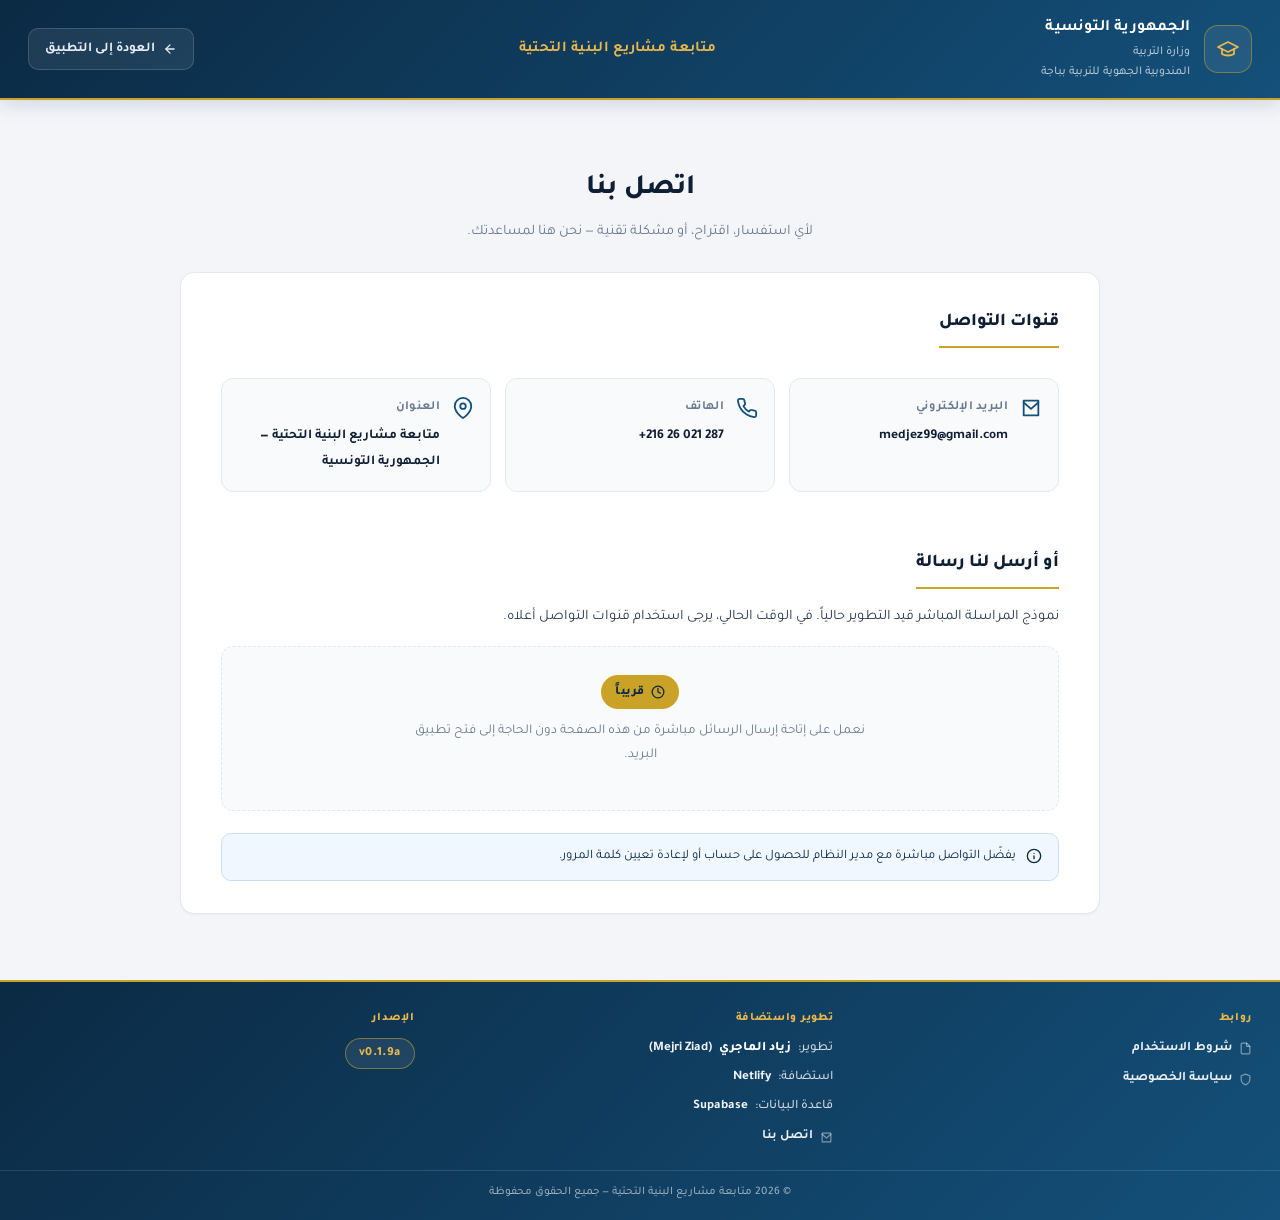
==== commit 054334ab: "v30 v30" ====
--- a/contact.html
+++ b/contact.html
@@ -1,222 +1,277 @@
 <!DOCTYPE html>
 <html lang="ar" dir="rtl">
-<head>
-  <meta charset="UTF-8">
-  <meta name="viewport" content="width=device-width, initial-scale=1">
-  <title>اتصل بنا — وزارة التربية والتعليم</title>
-  <link rel="preconnect" href="https://fonts.googleapis.com">
-  <link rel="preconnect" href="https://fonts.gstatic.com" crossorigin>
-  <link href="https://fonts.googleapis.com/css2?family=Tajawal:wght@400;500;700;800&display=swap" rel="stylesheet">
-  <link rel="stylesheet" href="main.css">
-  <link rel="icon" type="image/png" sizes="192x192" href="assets/icons/icon-192.png">
-  <meta name="theme-color" content="#0B2A44">
-  <meta name="robots" content="noindex, nofollow">
-  <meta name="description" content="اتصل بنا — بوابة إدارة المشاريع والمسؤولين، وزارة التربية والتعليم">
-  <style>
-    .legal-wrap{max-width:920px;margin:0 auto;padding:24px 0}
-    .page-hero{text-align:center;padding:20px 0 26px}
-    .page-hero h1{font-size:28px;font-weight:800;color:var(--ink);margin-bottom:8px}
-    .page-hero p{color:var(--muted);font-size:14.5px;max-width:640px;margin:0 auto;line-height:1.85}
-    .legal-content{padding:32px 40px;line-height:1.95;font-size:14.5px;color:var(--ink-2)}
-    .legal-content h2{font-size:18px;font-weight:800;color:var(--ink);margin:26px 0 14px;padding-bottom:6px;border-bottom:2px solid var(--gold);display:inline-block}
-    .legal-content h2:first-of-type{margin-top:0}
-    .legal-content p{margin:0 0 14px}
-    .legal-content strong{color:var(--ink);font-weight:700}
-
-    .contact-grid{display:grid;grid-template-columns:repeat(auto-fit,minmax(240px,1fr));gap:14px;margin:16px 0 28px}
-    .contact-item{display:flex;align-items:flex-start;gap:12px;padding:16px;background:#F8FAFC;border:1px solid var(--line);border-radius:12px;text-decoration:none;color:inherit;transition:all .15s ease}
-    .contact-item:hover{background:#fff;border-color:var(--primary-2);box-shadow:0 4px 12px rgba(20,80,122,.1);transform:translateY(-1px)}
-    .contact-item svg{flex-shrink:0;color:var(--primary-2);margin-top:2px}
-    .contact-item div{display:flex;flex-direction:column;gap:3px;min-width:0}
-    .contact-item strong{font-size:12.5px;color:var(--muted);font-weight:700;letter-spacing:.3px}
-    .contact-item span{font-size:13.5px;color:var(--ink);word-break:break-word;font-weight:600}
-
-    .contact-form{margin-top:8px;display:flex;flex-direction:column;gap:16px}
-    .contact-form .form-grid{display:grid;grid-template-columns:1fr 1fr;gap:16px}
-    @media(max-width:600px){.contact-form .form-grid{grid-template-columns:1fr}}
-    .contact-form .field.full{grid-column:1/-1}
-    .contact-form .btn{align-self:flex-start;margin-top:4px}
-
-    .contact-note{background:#F0F7FF;border:1px solid #C9DFF0;border-radius:10px;padding:12px 16px;margin-top:22px;font-size:13px;color:var(--primary);display:flex;gap:10px;align-items:flex-start;line-height:1.7}
-    .contact-note svg{flex-shrink:0;margin-top:2px}
-
-    @media(max-width:640px){
-      .legal-wrap{padding:14px 0}
-      .legal-content{padding:22px 20px;font-size:14px}
-      .page-hero{padding:12px 0 20px}
-      .page-hero h1{font-size:22px}
-      .page-hero p{font-size:13.5px}
-      .legal-content h2{font-size:16px}
-    }
-  </style>
-</head>
-<body>
-
-  <header class="topbar">
-    <div class="topbar-inner">
-      <div class="brand">
-        <div class="brand-mark">
-          <svg width="24" height="24" viewBox="0 0 24 24" fill="none" stroke="currentColor" stroke-width="1.8" stroke-linecap="round" stroke-linejoin="round">
-            <path d="M22 10L12 5 2 10l10 5 10-5z"/>
-            <path d="M6 12v5c3 2 9 2 12 0v-5"/>
-          </svg>
-        </div>
-        <div class="brand-text">
-          <h1>وزارة التربية والتعليم</h1>
-          <p>إدارة المشاريع والمسؤولين</p>
-        </div>
-      </div>
-      <div class="topbar-actions">
-        <a class="btn btn-light" href="index.html">
-          <svg width="14" height="14" viewBox="0 0 24 24" fill="none" stroke="currentColor" stroke-width="2.2" stroke-linecap="round" stroke-linejoin="round"><line x1="19" y1="12" x2="5" y2="12"/><polyline points="12 19 5 12 12 5"/></svg>
-          العودة إلى التطبيق
-        </a>
-      </div>
-    </div>
-  </header>
-
-  <main>
-    <div class="legal-wrap">
-      <div class="page-hero">
-        <h1>اتصل بنا</h1>
-        <p>لأي استفسار، اقتراح، أو مشكلة تقنية — نحن هنا لمساعدتك.</p>
-      </div>
-
-      <div class="card legal-content">
-
-        <h2>قنوات التواصل</h2>
-        <div class="contact-grid">
-          <a href="mailto:contact@ministry.gov" class="contact-item">
-            <svg width="22" height="22" viewBox="0 0 24 24" fill="none" stroke="currentColor" stroke-width="2" stroke-linecap="round" stroke-linejoin="round">
-              <path d="M4 4h16v16H4z"/><polyline points="4 6 12 13 20 6"/>
-            </svg>
-            <div>
-              <strong>البريد الإلكتروني</strong>
-              <span dir="ltr">contact@ministry.gov</span>
-            </div>
-          </a>
-
-          <a href="tel:+212500000000" class="contact-item">
-            <svg width="22" height="22" viewBox="0 0 24 24" fill="none" stroke="currentColor" stroke-width="2" stroke-linecap="round" stroke-linejoin="round">
-              <path d="M22 16.92v3a2 2 0 01-2.18 2 19.79 19.79 0 01-8.63-3.07 19.5 19.5 0 01-6-6 19.79 19.79 0 01-3.07-8.67A2 2 0 014.11 2h3a2 2 0 012 1.72 12.84 12.84 0 00.7 2.81 2 2 0 01-.45 2.11L8.09 9.91a16 16 0 006 6l1.27-1.27a2 2 0 012.11-.45 12.84 12.84 0 002.81.7A2 2 0 0122 16.92z"/>
-            </svg>
-            <div>
-              <strong>الهاتف</strong>
-              <span dir="ltr">+212 5 00 00 00 00</span>
-            </div>
-          </a>
-
-          <div class="contact-item">
-            <svg width="22" height="22" viewBox="0 0 24 24" fill="none" stroke="currentColor" stroke-width="2" stroke-linecap="round" stroke-linejoin="round">
-              <path d="M21 10c0 7-9 13-9 13s-9-6-9-13a9 9 0 0118 0z"/><circle cx="12" cy="10" r="3"/>
-            </svg>
-            <div>
-              <strong>العنوان</strong>
-              <span>وزارة التربية والتعليم — الرباط</span>
-            </div>
-          </div>
-        </div>
-
-        <h2>أو أرسل لنا رسالة</h2>
-        <p>املأ النموذج أدناه وسيُفتح تطبيق البريد الإلكتروني لديك مع الرسالة جاهزة للإرسال.</p>
-
-        <form class="contact-form" id="contactForm">
-          <div class="form-grid">
-            <div class="field">
-              <label for="cName">الاسم الكامل <span class="req">*</span></label>
-              <input type="text" id="cName" required maxlength="80" placeholder="اسمك الكامل" autocomplete="name">
-            </div>
-            <div class="field">
-              <label for="cEmail">البريد الإلكتروني <span class="req">*</span></label>
-              <input type="email" id="cEmail" required maxlength="120" placeholder="name@ministry.gov" dir="ltr" autocomplete="email">
-            </div>
-            <div class="field full">
-              <label for="cSubject">الموضوع <span class="req">*</span></label>
-              <input type="text" id="cSubject" required maxlength="140" placeholder="مثال: مشكلة تقنية / اقتراح / استفسار">
-            </div>
-            <div class="field full">
-              <label for="cMessage">الرسالة <span class="req">*</span></label>
-              <textarea id="cMessage" rows="6" required maxlength="2000" placeholder="اكتب رسالتك هنا…"></textarea>
-            </div>
-          </div>
-          <button type="submit" class="btn btn-primary">
-            <svg width="15" height="15" viewBox="0 0 24 24" fill="none" stroke="currentColor" stroke-width="2.2" stroke-linecap="round" stroke-linejoin="round">
-              <line x1="22" y1="2" x2="11" y2="13"/>
-              <polygon points="22 2 15 22 11 13 2 9 22 2"/>
-            </svg>
-            إرسال الرسالة
-          </button>
-        </form>
-
-        <div class="contact-note">
-          <svg width="16" height="16" viewBox="0 0 24 24" fill="none" stroke="currentColor" stroke-width="2" stroke-linecap="round" stroke-linejoin="round">
-            <circle cx="12" cy="12" r="10"/><line x1="12" y1="16" x2="12" y2="12"/><line x1="12" y1="8" x2="12.01" y2="8"/>
-          </svg>
-          <span>يفضّل التواصل مباشرة مع مدير النظام للحصول على حساب أو لإعادة تعيين كلمة المرور.</span>
-        </div>
-
-      </div>
-    </div>
-  </main>
-
-  <footer class="site-footer">
-    <div class="footer-inner">
-      <div class="footer-col">
-        <h3 class="footer-heading">روابط</h3>
-        <ul class="footer-links">
-          <li><svg width="13" height="13" viewBox="0 0 24 24" fill="none" stroke="currentColor" stroke-width="2.2" stroke-linecap="round" stroke-linejoin="round"><path d="M14 2H6a2 2 0 00-2 2v16a2 2 0 002 2h12a2 2 0 002-2V8z"/><polyline points="14 2 14 8 20 8"/></svg><a href="terms.html">شروط الاستخدام</a></li>
-          <li><svg width="13" height="13" viewBox="0 0 24 24" fill="none" stroke="currentColor" stroke-width="2.2" stroke-linecap="round" stroke-linejoin="round"><path d="M12 22s8-4 8-10V5l-8-3-8 3v7c0 6 8 10 8 10z"/></svg><a href="privacy.html">سياسة الخصوصية</a></li>
-        </ul>
-      </div>
-      <div class="footer-col">
-        <h3 class="footer-heading">تطوير واستضافة</h3>
-        <ul class="footer-links">
-          <li>تطوير: <strong>زياد الماجري</strong> <span class="ltr">(Mejri Ziad)</span></li>
-          <li>استضافة: <span class="ltr">Netlify</span></li>
-          <li>قاعدة البيانات: <span class="ltr">Supabase</span></li>
-          <li><svg width="13" height="13" viewBox="0 0 24 24" fill="none" stroke="currentColor" stroke-width="2.2" stroke-linecap="round" stroke-linejoin="round"><path d="M4 4h16v16H4z"/><polyline points="4 6 12 13 20 6"/></svg><a href="contact.html">اتصل بنا</a></li>
-        </ul>
-      </div>
-      <div class="footer-col">
-        <h3 class="footer-heading">الإصدار</h3>
-        <span class="version-badge" dir="ltr">v0.1.9a</span>
-      </div>
-    </div>
-    <div class="footer-bottom">
-      © <span id="footerYear">2026</span> وزارة التربية والتعليم — جميع الحقوق محفوظة
-    </div>
-  </footer>
-
-  <script>
-    // Année dynamique du footer
-    const y = document.getElementById('footerYear');
-    if (y) y.textContent = new Date().getFullYear();
-
-    // Formulaire de contact → mailto:
-    const form = document.getElementById('contactForm');
-    form.addEventListener('submit', e => {
-      e.preventDefault();
-      const name    = document.getElementById('cName').value.trim();
-      const email   = document.getElementById('cEmail').value.trim();
-      const subject = document.getElementById('cSubject').value.trim();
-      const message = document.getElementById('cMessage').value.trim();
-
-      if (!name || !email || !subject || !message) {
-        alert('يرجى ملء جميع الحقول المطلوبة.');
-        return;
-      }
-
-      const body = `الاسم: ${name}\r\nالبريد الإلكتروني: ${email}\r\n\r\n${message}`;
-      const mailto = `mailto:contact@ministry.gov?subject=${encodeURIComponent(subject)}&body=${encodeURIComponent(body)}`;
-      window.location.href = mailto;
-
-      // Feedback visuel
-      const btn = form.querySelector('button[type="submit"]');
-      const original = btn.innerHTML;
-      btn.disabled = true;
-      btn.innerHTML = '✓ تم فتح تطبيق البريد الإلكتروني';
-      setTimeout(() => { btn.disabled = false; btn.innerHTML = original; }, 3200);
-    });
-  </script>
-</body>
-</html>+	<head>
+		<meta charset="UTF-8">
+		<meta name="viewport" content="width=device-width, initial-scale=1">
+		<title>اتصل بنا — متابعة مشاريع البنية التحتية</title>
+		<link rel="preconnect" href="https://fonts.googleapis.com">
+		<link rel="preconnect" href="https://fonts.gstatic.com" crossorigin>
+		<link href="https://fonts.googleapis.com/css2?family=Tajawal:wght@400;500;700;800&display=swap" rel="stylesheet">
+		<link rel="stylesheet" href="main.css">
+		<link rel="icon" type="image/png" sizes="192x192" href="assets/icons/icon-192.png">
+		<meta name="theme-color" content="#0B2A44">
+		<meta name="robots" content="noindex, nofollow">
+		<meta name="description" content="اتصل بنا — بوابة إدارة المشاريع والمسؤولين، متابعة مشاريع البنية التحتية">
+		<style>
+			.legal-wrap{max-width:920px;margin:0 auto;padding:24px 0}
+			.page-hero{text-align:center;padding:20px 0 26px}
+			.page-hero h1{font-size:28px;font-weight:800;color:var(--ink);margin-bottom:8px}
+			.page-hero p{color:var(--muted);font-size:14.5px;max-width:640px;margin:0 auto;line-height:1.85}
+			.legal-content{padding:32px 40px;line-height:1.95;font-size:14.5px;color:var(--ink-2)}
+			.legal-content h2{font-size:18px;font-weight:800;color:var(--ink);margin:26px 0 14px;padding-bottom:6px;border-bottom:2px solid var(--gold);display:inline-block}
+			.legal-content h2:first-of-type{margin-top:0}
+			.legal-content p{margin:0 0 14px}
+			.legal-content strong{color:var(--ink);font-weight:700}
+			
+			.contact-grid{display:grid;grid-template-columns:repeat(auto-fit,minmax(240px,1fr));gap:14px;margin:16px 0 28px}
+			.contact-item{display:flex;align-items:flex-start;gap:12px;padding:16px;background:#F8FAFC;border:1px solid var(--line);border-radius:12px;text-decoration:none;color:inherit;transition:all .15s ease}
+			.contact-item:hover{background:#fff;border-color:var(--primary-2);box-shadow:0 4px 12px rgba(20,80,122,.1);transform:translateY(-1px)}
+			.contact-item svg{flex-shrink:0;color:var(--primary-2);margin-top:2px}
+			.contact-item div{display:flex;flex-direction:column;gap:3px;min-width:0}
+			.contact-item strong{font-size:12.5px;color:var(--muted);font-weight:700;letter-spacing:.3px}
+			.contact-item span{font-size:13.5px;color:var(--ink);word-break:break-word;font-weight:600}
+			
+			.contact-form{margin-top:8px;display:flex;flex-direction:column;gap:16px}
+			.contact-form .form-grid{display:grid;grid-template-columns:1fr 1fr;gap:16px}
+			@media(max-width:600px){.contact-form .form-grid{grid-template-columns:1fr}}
+			.contact-form .field.full{grid-column:1/-1}
+			.contact-form .btn{align-self:flex-start;margin-top:4px}
+			
+			.contact-note{background:#F0F7FF;border:1px solid #C9DFF0;border-radius:10px;padding:12px 16px;margin-top:22px;font-size:13px;color:var(--primary);display:flex;gap:10px;align-items:flex-start;line-height:1.7}
+			.contact-note svg{flex-shrink:0;margin-top:2px}
+			/* ── Contact form — coming soon ── */
+.contact-coming-soon{
+  display:flex;
+  flex-direction:column;
+  align-items:center;
+  gap:10px;
+  padding:28px 24px;
+  margin-top:8px;
+  background:#F8FAFC;
+  border:1.5px dashed var(--line);
+  border-radius:12px;
+  text-align:center;
+}
+.coming-soon-badge{
+  display:inline-flex;
+  align-items:center;
+  gap:6px;
+  padding:5px 14px;
+  background:var(--gold);
+  color:#0B2A44;
+  font-size:12.5px;
+  font-weight:800;
+  letter-spacing:.3px;
+  border-radius:999px;
+}
+.coming-soon-text{
+  margin:0;
+  font-size:13.5px;
+  color:var(--muted);
+  line-height:1.8;
+  max-width:460px;
+}
+			@media(max-width:640px){
+			.legal-wrap{padding:14px 0}
+			.legal-content{padding:22px 20px;font-size:14px}
+			.page-hero{padding:12px 0 20px}
+			.page-hero h1{font-size:22px}
+			.page-hero p{font-size:13.5px}
+			.legal-content h2{font-size:16px}
+			}
+		</style>
+	</head>
+	<body>
+		
+		<header class="topbar">
+			<div class="topbar-inner">
+				<div class="brand">
+					<div class="brand-mark">
+						<svg width="24" height="24" viewBox="0 0 24 24" fill="none" stroke="currentColor" stroke-width="1.8" stroke-linecap="round" stroke-linejoin="round">
+							<path d="M22 10L12 5 2 10l10 5 10-5z"/>
+							<path d="M6 12v5c3 2 9 2 12 0v-5"/>
+						</svg>
+					</div>
+					<div class="brand-text">
+						<h1>الجمهورية التونسية</h1>
+						<p>وزارة التربية</p>
+						<p>المندوبية الجهوية للتربية بباجة</p>
+					</div>
+				</div>
+				
+				<div class="topbar-title">
+					<h2>متابعة مشاريع البنية التحتية</h2>
+				</div>
+				<div class="topbar-actions">
+					<a class="btn btn-light" href="index.html">
+						<svg width="14" height="14" viewBox="0 0 24 24" fill="none" stroke="currentColor" stroke-width="2.2" stroke-linecap="round" stroke-linejoin="round"><line x1="19" y1="12" x2="5" y2="12"/><polyline points="12 19 5 12 12 5"/></svg>
+						العودة إلى التطبيق
+					</a>
+				</div>
+			</div>
+		</header>
+		
+		<main>
+			<div class="legal-wrap">
+				<div class="page-hero">
+					<h1>اتصل بنا</h1>
+					<p>لأي استفسار، اقتراح، أو مشكلة تقنية — نحن هنا لمساعدتك.</p>
+				</div>
+				
+				<div class="card legal-content">
+					
+					<h2>قنوات التواصل</h2>
+					<div class="contact-grid">
+						<a href="mailto:contact@ministry.gov" class="contact-item">
+							<svg width="22" height="22" viewBox="0 0 24 24" fill="none" stroke="currentColor" stroke-width="2" stroke-linecap="round" stroke-linejoin="round">
+								<path d="M4 4h16v16H4z"/><polyline points="4 6 12 13 20 6"/>
+							</svg>
+							<div>
+								<strong>البريد الإلكتروني</strong>
+								<span dir="ltr">medjez99@gmail.com</span>
+							</div>
+						</a>
+						
+						<a href="tel:+212500000000" class="contact-item">
+							<svg width="22" height="22" viewBox="0 0 24 24" fill="none" stroke="currentColor" stroke-width="2" stroke-linecap="round" stroke-linejoin="round">
+								<path d="M22 16.92v3a2 2 0 01-2.18 2 19.79 19.79 0 01-8.63-3.07 19.5 19.5 0 01-6-6 19.79 19.79 0 01-3.07-8.67A2 2 0 014.11 2h3a2 2 0 012 1.72 12.84 12.84 0 00.7 2.81 2 2 0 01-.45 2.11L8.09 9.91a16 16 0 006 6l1.27-1.27a2 2 0 012.11-.45 12.84 12.84 0 002.81.7A2 2 0 0122 16.92z"/>
+							</svg>
+							<div>
+								<strong>الهاتف</strong>
+								<span dir="ltr">+216 26 021 287</span>
+							</div>
+						</a>
+						
+						<div class="contact-item">
+							<svg width="22" height="22" viewBox="0 0 24 24" fill="none" stroke="currentColor" stroke-width="2" stroke-linecap="round" stroke-linejoin="round">
+								<path d="M21 10c0 7-9 13-9 13s-9-6-9-13a9 9 0 0118 0z"/><circle cx="12" cy="10" r="3"/>
+							</svg>
+							<div>
+								<strong>العنوان</strong>
+								<span>متابعة مشاريع البنية التحتية — الجمهورية التونسية</span>
+							</div>
+						</div>
+					</div>
+					
+					<!-- <h2>أو أرسل لنا رسالة</h2>
+						<p>املأ النموذج أدناه وسيُفتح تطبيق البريد الإلكتروني لديك مع الرسالة جاهزة للإرسال.</p>
+						
+						<form class="contact-form" id="contactForm">
+						<div class="form-grid">
+						<div class="field">
+						<label for="cName">الاسم الكامل <span class="req">*</span></label>
+						<input type="text" id="cName" required maxlength="80" placeholder="اسمك الكامل" autocomplete="name">
+						</div>
+						<div class="field">
+						<label for="cEmail">البريد الإلكتروني <span class="req">*</span></label>
+						<input type="email" id="cEmail" required maxlength="120" placeholder="name@ministry.gov" dir="ltr" autocomplete="email">
+						</div>
+						<div class="field full">
+						<label for="cSubject">الموضوع <span class="req">*</span></label>
+						<input type="text" id="cSubject" required maxlength="140" placeholder="مثال: مشكلة تقنية / اقتراح / استفسار">
+						</div>
+						<div class="field full">
+						<label for="cMessage">الرسالة <span class="req">*</span></label>
+						<textarea id="cMessage" rows="6" required maxlength="2000" placeholder="اكتب رسالتك هنا…"></textarea>
+						</div>
+						</div>
+						<button type="submit" class="btn btn-primary">
+						<svg width="15" height="15" viewBox="0 0 24 24" fill="none" stroke="currentColor" stroke-width="2.2" stroke-linecap="round" stroke-linejoin="round">
+						<line x1="22" y1="2" x2="11" y2="13"/>
+						<polygon points="22 2 15 22 11 13 2 9 22 2"/>
+						</svg>
+						إرسال الرسالة
+						</button>
+					</form> -->
+					<h2>أو أرسل لنا رسالة</h2>
+					<p>نموذج المراسلة المباشر قيد التطوير حالياً. في الوقت الحالي، يرجى استخدام قنوات التواصل أعلاه.</p>
+					
+					<div class="contact-coming-soon">
+						<div class="coming-soon-badge">
+							<svg width="14" height="14" viewBox="0 0 24 24" fill="none" stroke="currentColor" stroke-width="2.2" stroke-linecap="round" stroke-linejoin="round">
+								<circle cx="12" cy="12" r="10"/><polyline points="12 6 12 12 16 14"/>
+							</svg>
+							قريباً
+						</div>
+						<p class="coming-soon-text">
+							نعمل على إتاحة إرسال الرسائل مباشرة من هذه الصفحة دون الحاجة إلى فتح تطبيق البريد.
+						</p>
+					</div>
+					<div class="contact-note">
+						<svg width="16" height="16" viewBox="0 0 24 24" fill="none" stroke="currentColor" stroke-width="2" stroke-linecap="round" stroke-linejoin="round">
+							<circle cx="12" cy="12" r="10"/><line x1="12" y1="16" x2="12" y2="12"/><line x1="12" y1="8" x2="12.01" y2="8"/>
+						</svg>
+						<span>يفضّل التواصل مباشرة مع مدير النظام للحصول على حساب أو لإعادة تعيين كلمة المرور.</span>
+					</div>
+					
+				</div>
+			</div>
+		</main>
+		
+		<footer class="site-footer">
+			<div class="footer-inner">
+				<div class="footer-col">
+					<h3 class="footer-heading">روابط</h3>
+					<ul class="footer-links">
+						<li><svg width="13" height="13" viewBox="0 0 24 24" fill="none" stroke="currentColor" stroke-width="2.2" stroke-linecap="round" stroke-linejoin="round"><path d="M14 2H6a2 2 0 00-2 2v16a2 2 0 002 2h12a2 2 0 002-2V8z"/><polyline points="14 2 14 8 20 8"/></svg><a href="terms.html">شروط الاستخدام</a></li>
+						<li><svg width="13" height="13" viewBox="0 0 24 24" fill="none" stroke="currentColor" stroke-width="2.2" stroke-linecap="round" stroke-linejoin="round"><path d="M12 22s8-4 8-10V5l-8-3-8 3v7c0 6 8 10 8 10z"/></svg><a href="privacy.html">سياسة الخصوصية</a></li>
+					</ul>
+				</div>
+				<div class="footer-col">
+					<h3 class="footer-heading">تطوير واستضافة</h3>
+					<ul class="footer-links">
+						<li>تطوير: <strong>زياد الماجري</strong> <span class="ltr">(Mejri Ziad)</span></li>
+						<li>استضافة: <span class="ltr">Netlify</span></li>
+						<li>قاعدة البيانات: <span class="ltr">Supabase</span></li>
+						<li><svg width="13" height="13" viewBox="0 0 24 24" fill="none" stroke="currentColor" stroke-width="2.2" stroke-linecap="round" stroke-linejoin="round"><path d="M4 4h16v16H4z"/><polyline points="4 6 12 13 20 6"/></svg><a href="contact.html">اتصل بنا</a></li>
+					</ul>
+				</div>
+				<div class="footer-col">
+					<h3 class="footer-heading">الإصدار</h3>
+					<span class="version-badge" dir="ltr">v0.1.9a</span>
+				</div>
+			</div>
+			<div class="footer-bottom">
+				© <span id="footerYear">2026</span> متابعة مشاريع البنية التحتية — جميع الحقوق محفوظة
+			</div>
+		</footer>
+		
+		<script>
+			// Année dynamique du footer
+			const y = document.getElementById('footerYear');
+			if (y) y.textContent = new Date().getFullYear();
+			
+			// Formulaire de contact — désactivé (remplacé par un badge « قريباً »)
+			// Le formulaire mailto: a été retiré car :
+			//   · il n'envoyait rien (ouvrait juste le client mail local),
+			//   · il ne fonctionnait pas sur PWA iOS / machines sans client mail,
+			//   · il affichait un faux « ✓ » de succès dans tous les cas.
+			// La version serveur (Supabase Edge Function + Resend) arrive prochainement.
+			// Formulaire de contact → mailto:
+			// const form = document.getElementById('contactForm');
+			// form.addEventListener('submit', e => {
+			// 	e.preventDefault();
+			// 	const name    = document.getElementById('cName').value.trim();
+			// 	const email   = document.getElementById('cEmail').value.trim();
+			// 	const subject = document.getElementById('cSubject').value.trim();
+			// 	const message = document.getElementById('cMessage').value.trim();
+			// 	
+			// 	if (!name || !email || !subject || !message) {
+			// 		alert('يرجى ملء جميع الحقول المطلوبة.');
+			// 		return;
+			// 	}
+			// 	
+			// 	const body = `الاسم: ${name}\r\nالبريد الإلكتروني: ${email}\r\n\r\n${message}`;
+			// 	const mailto = `mailto:contact@ministry.gov?subject=${encodeURIComponent(subject)}&body=${encodeURIComponent(body)}`;
+			// 	window.location.href = mailto;
+			// 	
+			// 	// Feedback visuel
+			// 	const btn = form.querySelector('button[type="submit"]');
+			// 	const original = btn.innerHTML;
+			// 	btn.disabled = true;
+			// 	btn.innerHTML = '✓ تم فتح تطبيق البريد الإلكتروني';
+			// 	setTimeout(() => { btn.disabled = false; btn.innerHTML = original; }, 3200);
+			// });
+		</script>
+	</body>
+</html>	
